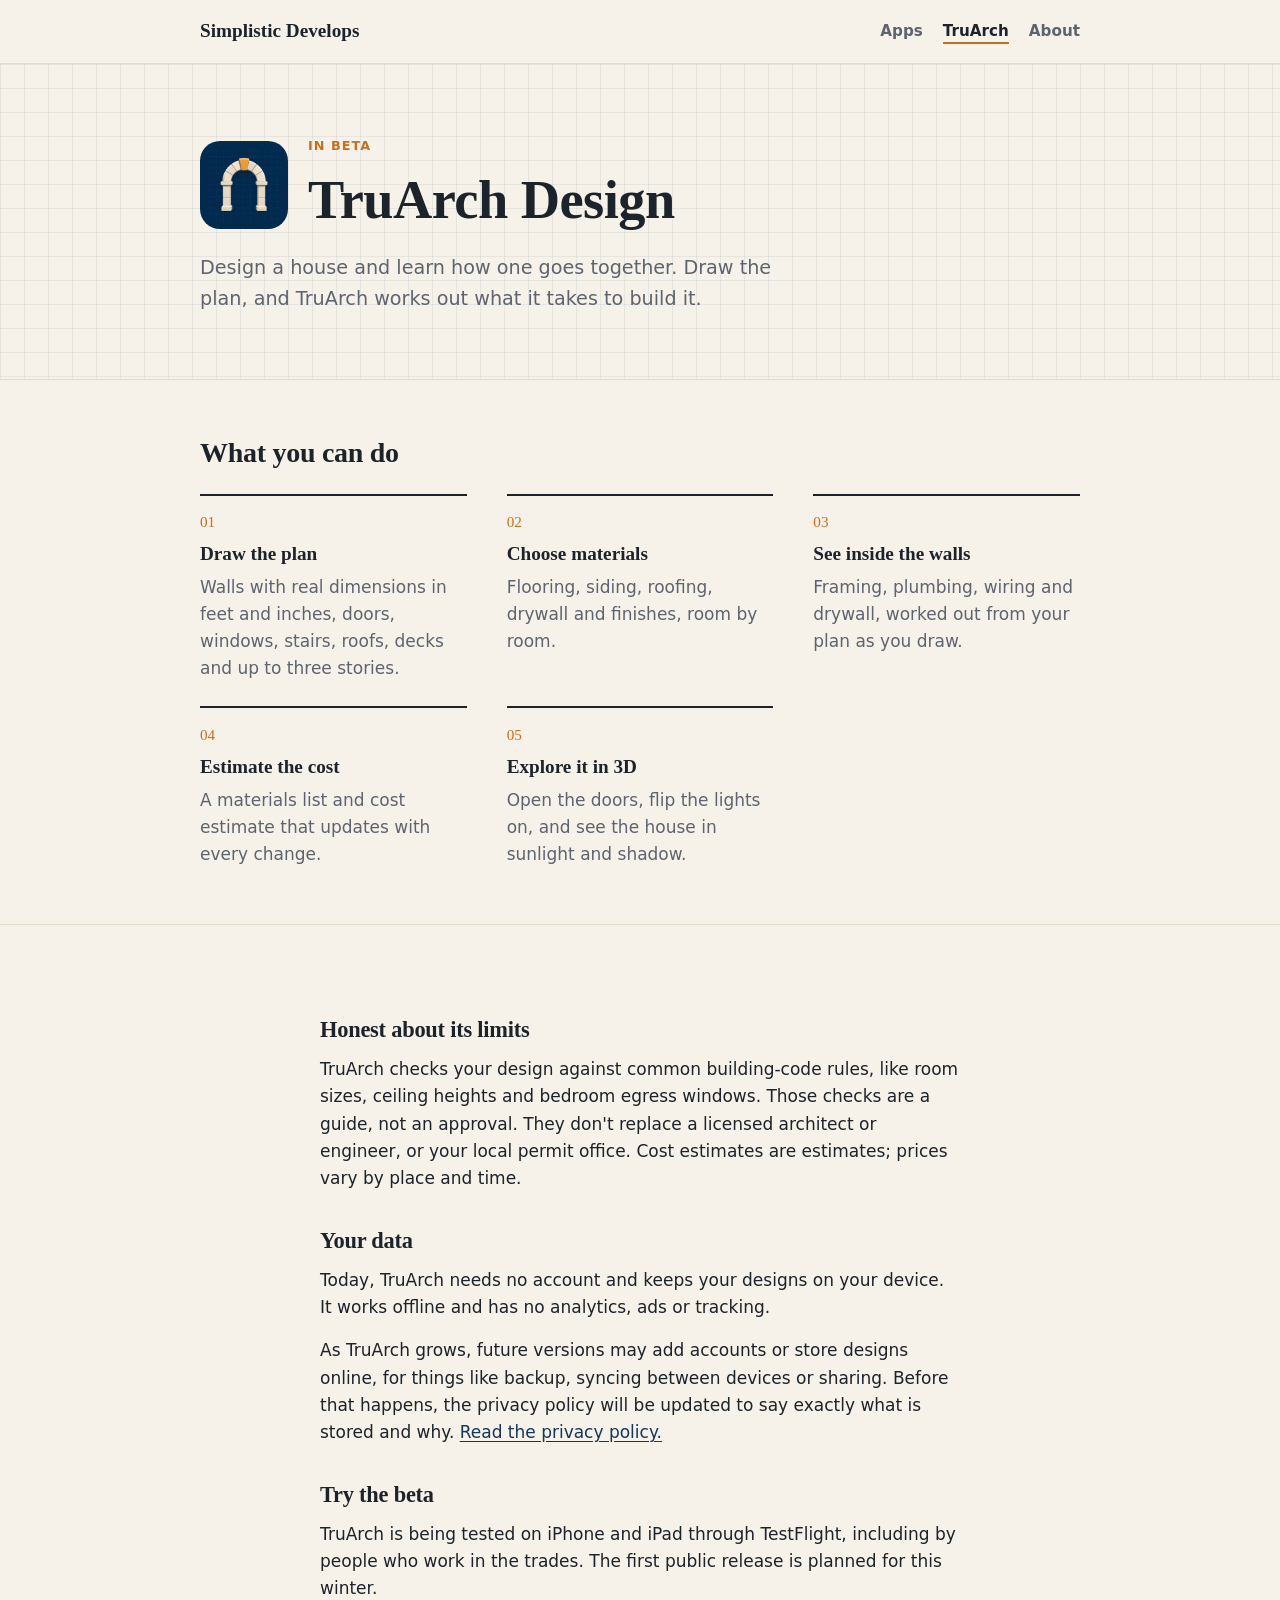
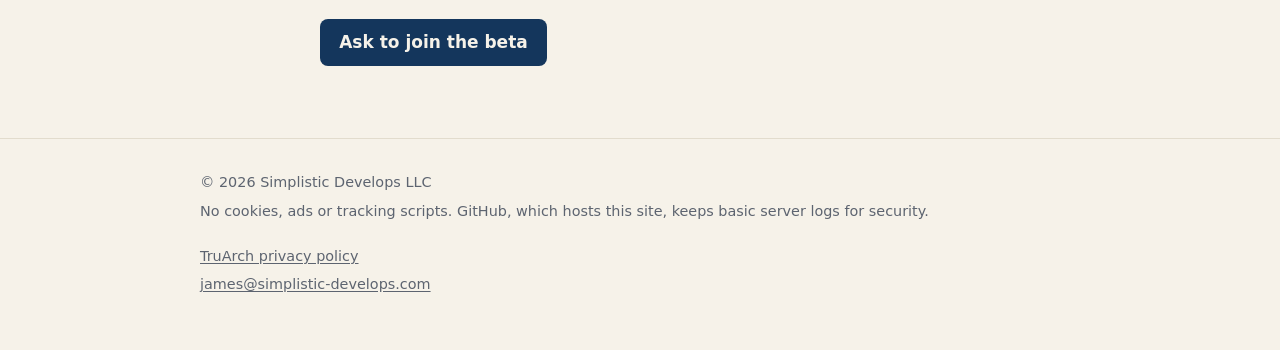
==== truarch/index.html @ 3b85eeb2 "Merge site-overhaul: new site design, About and TruArch pages Co-Authored-By: Claude Opus 5.5 <norep" ====
<!doctype html>
<html lang="en">
<head>
<meta charset="utf-8">
<meta name="viewport" content="width=device-width, initial-scale=1">
<title>TruArch Design · Simplistic Develops</title>
<meta name="description" content="Design a house and learn how one goes together.">
<link rel="icon" href="../assets/truarch-icon.png">
<link rel="stylesheet" href="../styles.css">
</head>
<body>
<header class="site-header">
  <div class="wrap">
    <a class="wordmark" href="../">Simplistic Develops</a>
    <nav>
      <a href="../#apps">Apps</a>
      <a href="./" aria-current="page">TruArch</a>
      <a href="../about.html">About</a>
    </nav>
  </div>
</header>

<div class="hero">
  <div class="wrap">
    <div class="product-head">
      <img src="../assets/truarch-icon.png" alt="TruArch Design icon" width="88" height="88">
      <div>
        <p class="eyebrow">In beta</p>
        <h1>TruArch Design</h1>
      </div>
    </div>
    <p class="lede">Design a house and learn how one goes together. Draw the plan, and TruArch works out what it takes to build it.</p>
  </div>
</div>

<main>
  <section>
    <div class="wrap">
      <h2>What you can do</h2>
      <ol class="principles">
        <li><strong>Draw the plan</strong><span>Walls with real dimensions in feet and inches, doors, windows, stairs, roofs, decks and up to three stories.</span></li>
        <li><strong>Choose materials</strong><span>Flooring, siding, roofing, drywall and finishes, room by room.</span></li>
        <li><strong>See inside the walls</strong><span>Framing, plumbing, wiring and drywall, worked out from your plan as you draw.</span></li>
        <li><strong>Estimate the cost</strong><span>A materials list and cost estimate that updates with every change.</span></li>
        <li><strong>Explore it in 3D</strong><span>Open the doors, flip the lights on, and see the house in sunlight and shadow.</span></li>
      </ol>
    </div>
  </section>

  <section>
    <div class="wrap narrow prose">
      <h2>Honest about its limits</h2>
      <p>TruArch checks your design against common building-code rules, like room sizes, ceiling heights and bedroom egress windows. Those checks are a guide, not an approval. They don't replace a licensed architect or engineer, or your local permit office. Cost estimates are estimates; prices vary by place and time.</p>

      <h2>Your data</h2>
      <p>Today, TruArch needs no account and keeps your designs on your device. It works offline and has no analytics, ads or tracking.</p>
      <p>As TruArch grows, future versions may add accounts or store designs online, for things like backup, syncing between devices or sharing. Before that happens, the privacy policy will be updated to say exactly what is stored and why. <a href="privacy.html">Read the privacy policy.</a></p>

      <h2>Try the beta</h2>
      <p>TruArch is being tested on iPhone and iPad through TestFlight, including by people who work in the trades. The first public release is planned for this winter.</p>
      <p><a class="button" href="mailto:james@simplistic-develops.com?subject=TruArch%20beta">Ask to join the beta</a></p>
    </div>
  </section>
</main>

<footer class="site-footer">
  <div class="wrap">
    <div>
      <p>&copy; 2026 Simplistic Develops LLC</p>
      <p>No cookies, ads or tracking scripts. GitHub, which hosts this site, keeps basic server logs for security.</p>
    </div>
    <div>
      <p><a href="privacy.html">TruArch privacy policy</a></p>
      <p><a href="mailto:james@simplistic-develops.com">james@simplistic-develops.com</a></p>
    </div>
  </div>
</footer>
</body>
</html>
---- styles.css ----
/* Simplistic Develops — builder's notebook.
   No outside fonts, scripts or trackers: everything here is system fonts and this file. */
:root {
  --paper: #f6f2e9;
  --surface: #fffdf8;
  --ink: #1d232b;
  --muted: #5d6470;
  --rule: #e2dccd;
  --grid: rgba(20, 54, 92, 0.07);
  --blueprint: #14365c;
  --keystone: #c96f1e;
  --serif: "Iowan Old Style", "Palatino Linotype", Palatino, "Book Antiqua", Georgia, serif;
  --sans: -apple-system, BlinkMacSystemFont, "Segoe UI", system-ui, sans-serif;
}
@media (prefers-color-scheme: dark) {
  :root {
    --paper: #0f1a27;
    --surface: #152334;
    --ink: #ece7dc;
    --muted: #a3abb6;
    --rule: #26384d;
    --grid: rgba(160, 196, 236, 0.07);
    --blueprint: #9cc3ec;
    --keystone: #eb9a4b;
  }
}
* { box-sizing: border-box; }
html { -webkit-text-size-adjust: 100%; }
body {
  margin: 0;
  font-family: var(--sans);
  font-size: 1.0625rem;
  line-height: 1.6;
  background: var(--paper);
  color: var(--ink);
}
a { color: var(--blueprint); text-underline-offset: 0.15em; }
a:hover { color: var(--keystone); }
h1, h2, h3 { font-family: var(--serif); font-weight: 600; line-height: 1.2; letter-spacing: -0.01em; }
img { max-width: 100%; display: block; }

.wrap { max-width: 920px; margin: 0 auto; padding: 0 1.25rem; }
.narrow { max-width: 680px; }

/* --- Header --- */
.site-header { border-bottom: 1px solid var(--rule); }
.site-header .wrap {
  display: flex; align-items: center; justify-content: space-between;
  gap: 1rem; flex-wrap: wrap; padding-top: 1rem; padding-bottom: 1rem;
}
.wordmark {
  font-family: var(--serif); font-size: 1.2rem; font-weight: 600;
  color: var(--ink); text-decoration: none;
}
.site-header nav { display: flex; gap: 1.25rem; flex-wrap: wrap; }
.site-header nav a { color: var(--muted); text-decoration: none; font-weight: 600; font-size: 0.95rem; }
.site-header nav a:hover, .site-header nav a[aria-current="page"] { color: var(--ink); }
.site-header nav a[aria-current="page"] { box-shadow: inset 0 -2px 0 var(--keystone); }

/* --- Hero: grid paper --- */
.hero {
  background-image:
    linear-gradient(var(--grid) 1px, transparent 1px),
    linear-gradient(90deg, var(--grid) 1px, transparent 1px);
  background-size: 24px 24px;
  border-bottom: 1px solid var(--rule);
  padding: 4.5rem 0 4rem;
}
.hero h1 { font-size: clamp(2.1rem, 6vw, 3.4rem); margin: 0 0 1rem; max-width: 16ch; }
.hero .lede { font-size: 1.2rem; color: var(--muted); max-width: 36rem; margin: 0; }
.eyebrow {
  font-size: 0.8rem; font-weight: 700; letter-spacing: 0.08em; text-transform: uppercase;
  color: var(--keystone); margin: 0 0 0.75rem;
}

/* --- Sections --- */
section { padding: 3.5rem 0; }
section + section { border-top: 1px solid var(--rule); }
section h2 { font-size: 1.75rem; margin: 0 0 1.5rem; }

/* Numbered principles, like notebook entries */
.principles { list-style: none; margin: 0; padding: 0; display: grid; gap: 1.5rem 2.5rem; grid-template-columns: repeat(auto-fit, minmax(220px, 1fr)); counter-reset: p; }
@media (min-width: 760px) { .principles.four { grid-template-columns: repeat(4, 1fr); gap: 1.5rem 1.75rem; } }
.principles li { counter-increment: p; padding-top: 0.9rem; border-top: 2px solid var(--ink); }
.principles li::before {
  content: counter(p, decimal-leading-zero);
  display: block; font-family: var(--serif); color: var(--keystone); font-size: 0.95rem; margin-bottom: 0.3rem;
}
.principles strong { display: block; font-family: var(--serif); font-size: 1.2rem; margin-bottom: 0.25rem; }
.principles span { color: var(--muted); }

/* App cards */
.apps { display: grid; gap: 1.25rem; grid-template-columns: repeat(auto-fit, minmax(280px, 1fr)); }
.app {
  background: var(--surface); border: 1px solid var(--rule); border-radius: 14px;
  padding: 1.5rem; display: flex; flex-direction: column; gap: 0.75rem;
}
.app-head { display: flex; align-items: center; gap: 0.9rem; }
.app-head img { width: 56px; height: 56px; border-radius: 13px; }
.app h3 { margin: 0; font-size: 1.35rem; }
.app p { margin: 0; color: var(--muted); }
.status { font-size: 0.8rem; font-weight: 700; color: var(--keystone); }
.app .links { margin-top: auto; padding-top: 0.5rem; display: flex; gap: 1rem; flex-wrap: wrap; font-weight: 600; font-size: 0.95rem; }

.button {
  display: inline-block; background: var(--blueprint); color: var(--paper);
  padding: 0.65rem 1.2rem; border-radius: 8px; text-decoration: none; font-weight: 600;
}
.button:hover { background: var(--keystone); color: #fff; }

/* Prose pages (About, product pages) */
.prose h1 { font-size: clamp(2rem, 5vw, 2.75rem); margin: 0 0 1.25rem; }
.prose h2 { font-size: 1.4rem; margin: 2.25rem 0 0.75rem; }
.prose p, .prose li { margin: 0 0 1rem; }
.prose ul { padding-left: 1.2rem; }
.prose .lede { font-size: 1.2rem; color: var(--muted); }
.callout {
  border-left: 3px solid var(--keystone); background: var(--surface);
  padding: 1rem 1.25rem; border-radius: 0 10px 10px 0; margin: 1.5rem 0;
}
.callout p:last-child { margin-bottom: 0; }

.product-head { display: flex; align-items: center; gap: 1.25rem; margin-bottom: 1.25rem; }
.product-head img { width: 88px; height: 88px; border-radius: 20px; }
.product-head h1 { margin: 0; }

/* --- Legal pages --- */
.legal-card { padding: 3rem 0 1rem; }
.legal-card h1 { font-size: 1.9rem; margin: 0 0 1.5rem; }
.legal-card h2 { font-size: 1.15rem; margin: 2rem 0 0.6rem; }
.legal-card p, .legal-card li { line-height: 1.65; }
.legal-card ol, .legal-card ul { padding-left: 1.3rem; }
.legal-card li { margin-bottom: 0.6rem; }
.legal-nav { display: flex; gap: 1rem; font-weight: 600; font-size: 0.95rem; margin-bottom: 1.5rem; }
.legal-nav a[aria-current="page"] { color: var(--ink); text-decoration: none; }
.updated { margin-top: 2rem; padding-top: 1rem; border-top: 1px solid var(--rule); font-size: 0.9rem; color: var(--muted); }

/* --- Footer --- */
.site-footer { border-top: 1px solid var(--rule); color: var(--muted); font-size: 0.9rem; padding: 2rem 0 3rem; }
.site-footer .wrap { display: flex; justify-content: space-between; gap: 1rem 2rem; flex-wrap: wrap; }
.site-footer p { margin: 0 0 0.35rem; }
.site-footer a { color: inherit; }
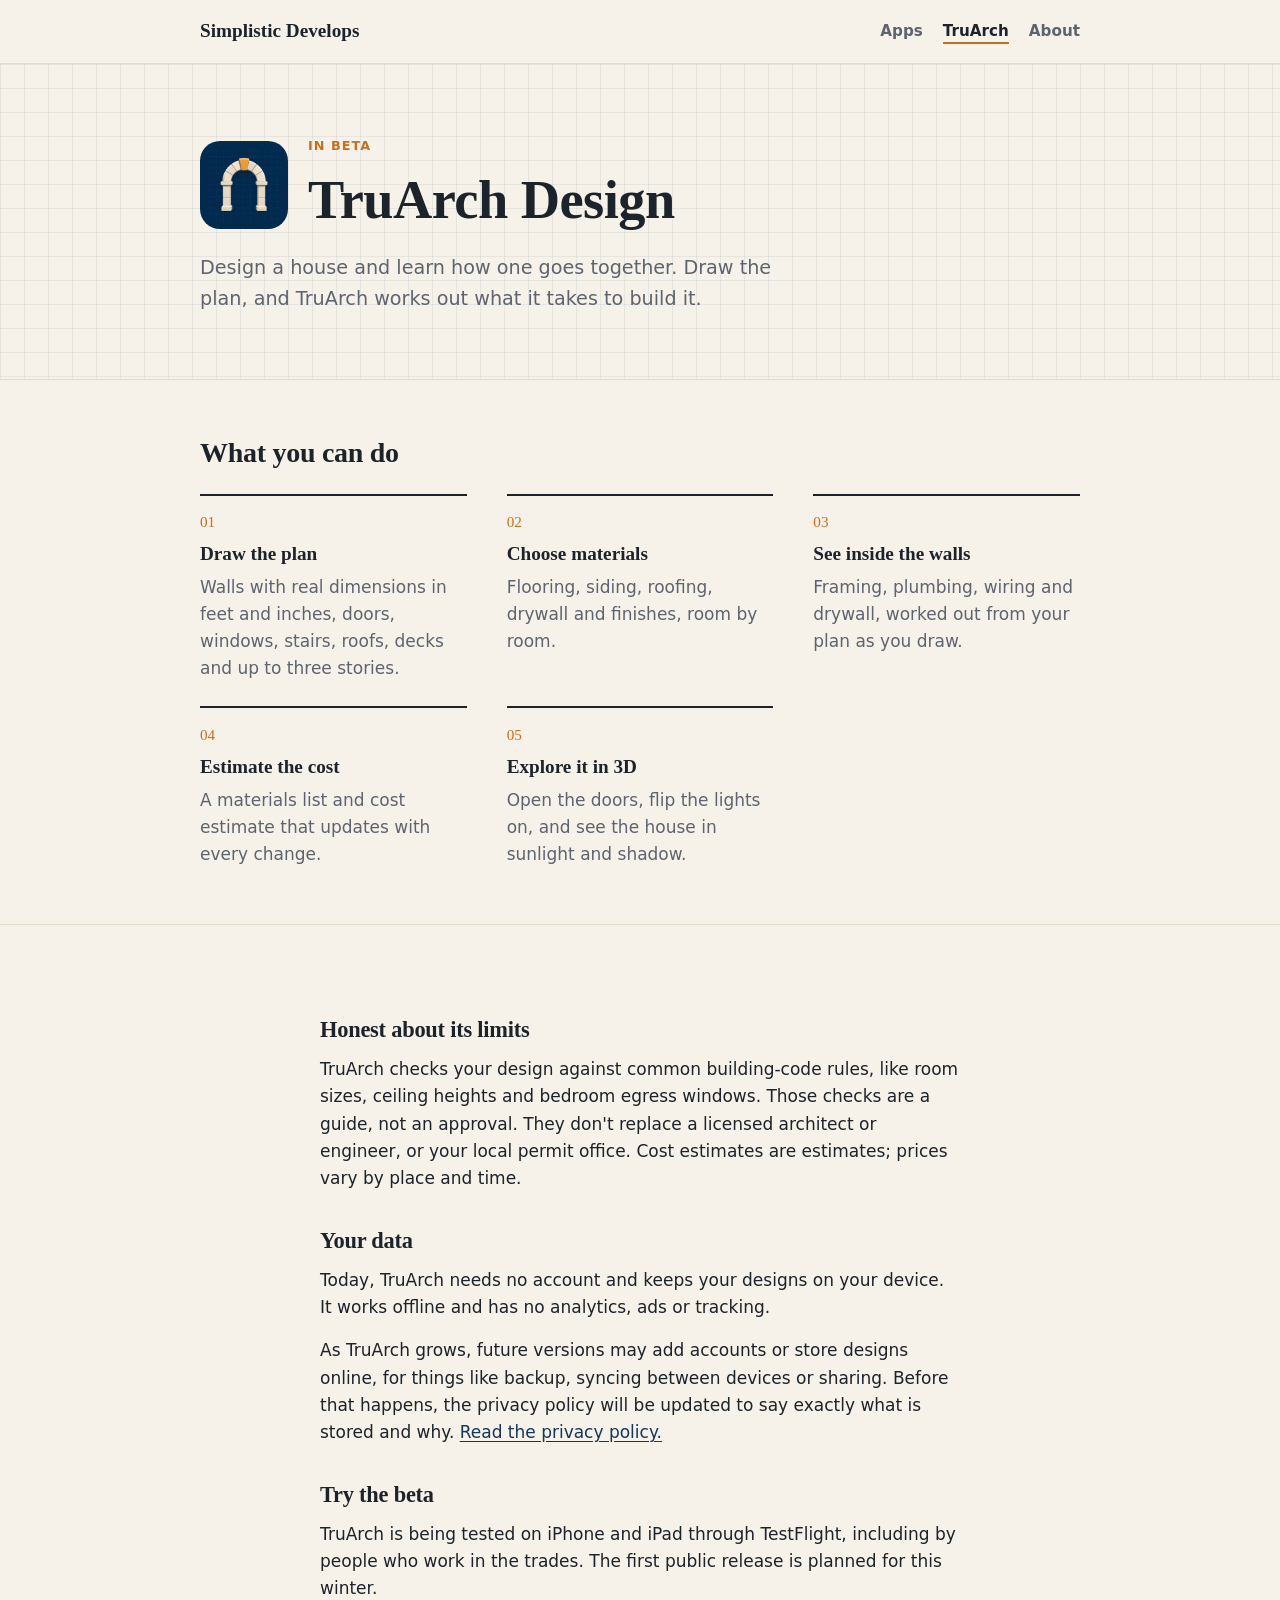
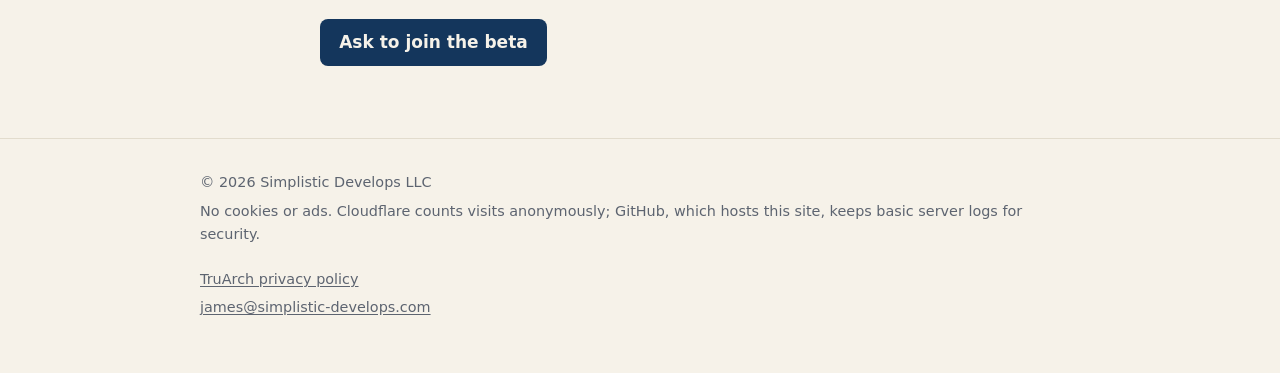
==== commit e1298720: "Merge cloudflare-analytics: anonymous visit counts Co-Authored-By: Claude Opus 5.5 <noreply@anthropi" ====
--- a/truarch/index.html
+++ b/truarch/index.html
@@ -67,7 +67,7 @@
   <div class="wrap">
     <div>
       <p>&copy; 2026 Simplistic Develops LLC</p>
-      <p>No cookies, ads or tracking scripts. GitHub, which hosts this site, keeps basic server logs for security.</p>
+      <p>No cookies or ads. Cloudflare counts visits anonymously; GitHub, which hosts this site, keeps basic server logs for security.</p>
     </div>
     <div>
       <p><a href="privacy.html">TruArch privacy policy</a></p>
@@ -75,5 +75,6 @@
     </div>
   </div>
 </footer>
+<!-- Cloudflare Web Analytics --><script type='module' src='https://static.cloudflareinsights.com/beacon.min.js' data-cf-beacon='{"token": "439e4935d8ab4f8bb3514d7a9ac04ab0"}'></script><!-- End Cloudflare Web Analytics -->
 </body>
 </html>
